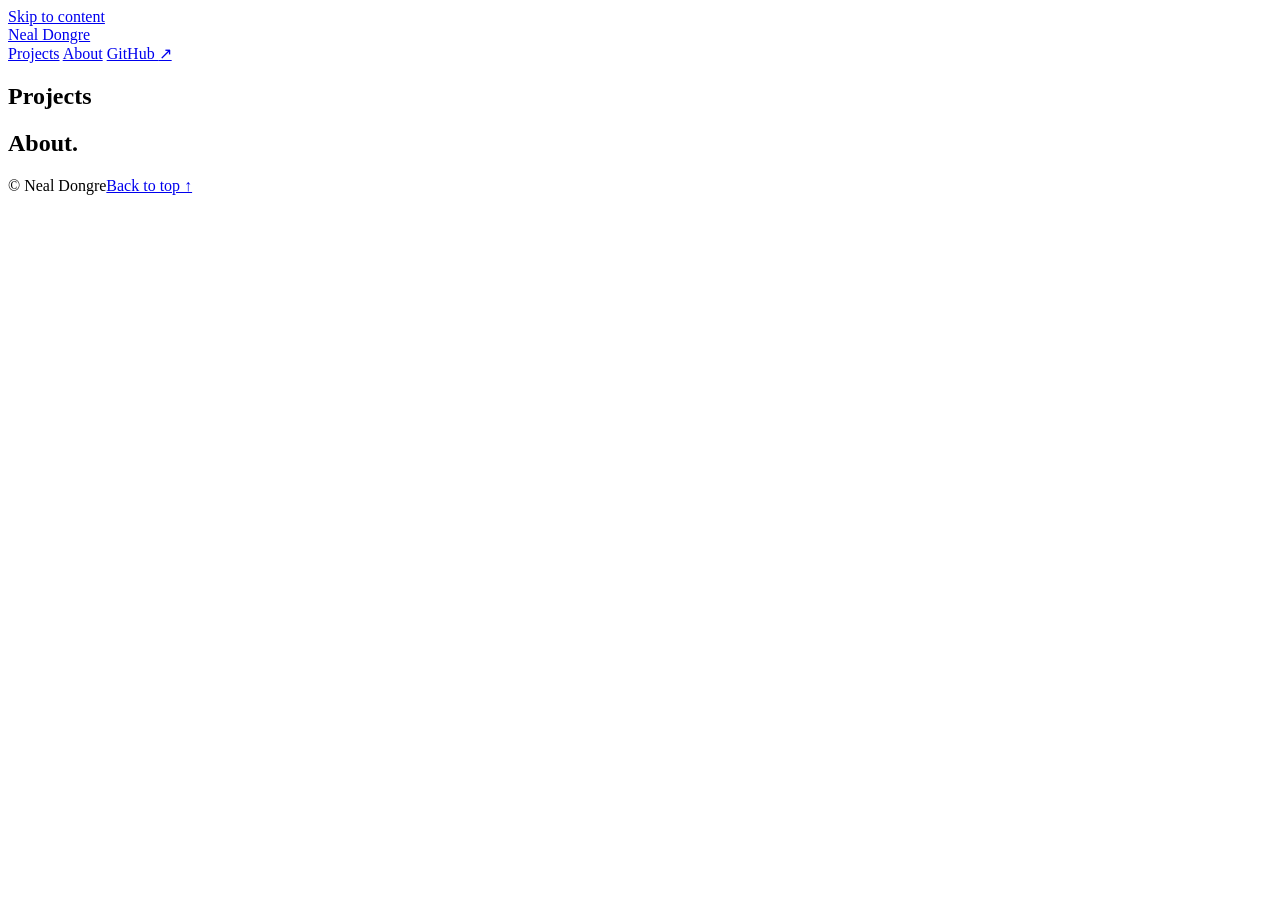
==== index.html @ 57b910de "Add approved portfolio homepage" ====
<!doctype html>
<html lang="en">
<head>
  <meta charset="utf-8">
  <meta name="viewport" content="width=device-width, initial-scale=1">
  <meta name="theme-color" content="#f8f8f6">
  <meta name="description" content="Selected technology and software projects by Neal Dongre, at the intersection of law, operations, and technology.">
  <title>Neal Dongre — Projects</title>
  <link rel="stylesheet" href="styles.css">
  <script src="content.js" defer></script>
  <script src="site.js" defer></script>
</head>
<body id="top">
  <a class="skip" href="#main">Skip to content</a>
  <div class="page">
    <header class="site-header">
      <a class="wordmark" href="#top" id="wordmark">Neal Dongre</a>
      <nav class="navigation" aria-label="Main navigation">
        <a href="#projects">Projects</a>
        <a href="#about">About</a>
        <a id="nav-github" href="https://github.com/nealdongre-code" target="_blank" rel="noopener noreferrer">GitHub <span aria-hidden="true">↗</span></a>
      </nav>
    </header>

    <main id="main">
      <section class="projects section" id="projects" aria-labelledby="projects-heading">
        <h2 id="projects-heading">Projects</h2>
        <div id="project-list" class="project-list"></div>
        <p class="empty-state" id="empty-state" hidden>New projects are coming soon. In the meantime, explore my work on <a href="https://github.com/nealdongre-code">GitHub</a>.</p>
      </section>

      <section class="about section" id="about" aria-labelledby="about-heading">
        <div class="about-grid"><h2 id="about-heading">About<span class="heading-period">.</span></h2><div class="about-content"><p id="about-text"></p><div class="about-links" id="about-links"></div></div></div>
      </section>
    </main>
    <footer class="footer"><span id="footer-name">© Neal Dongre</span><a href="#top">Back to top ↑</a></footer>
  </div>
</body>
</html>
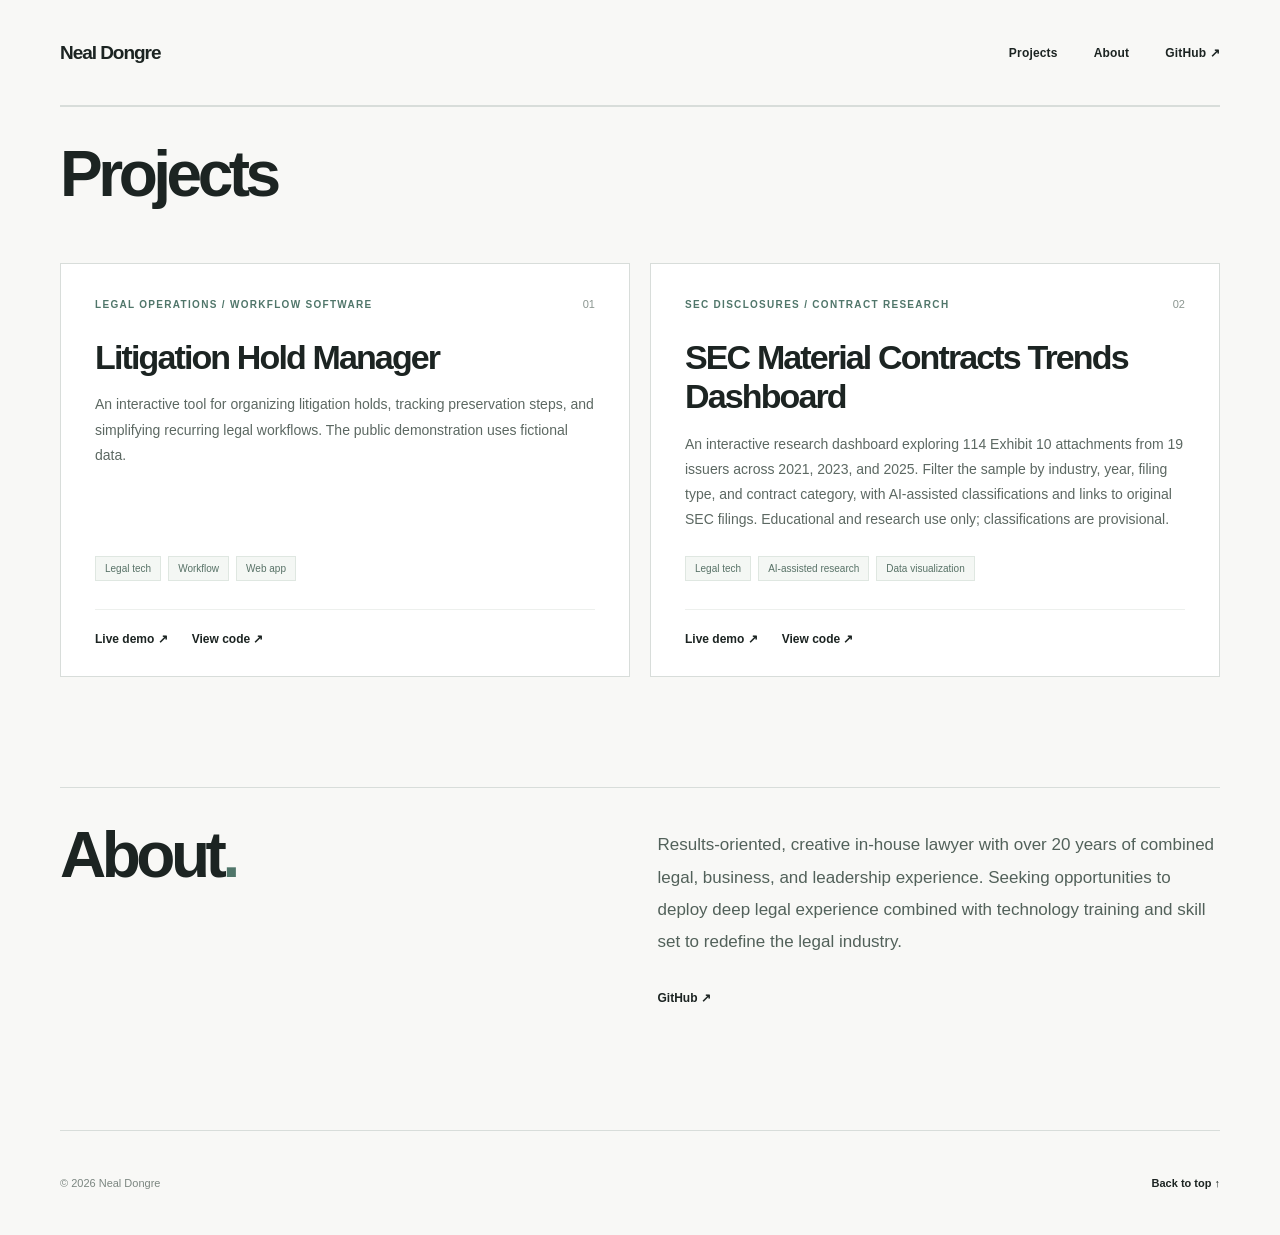
==== commit db96a812: "Refresh portfolio content asset for SEC project launch" ====
--- a/index.html
+++ b/index.html
@@ -7,7 +7,7 @@
   <meta name="description" content="Selected technology and software projects by Neal Dongre, at the intersection of law, operations, and technology.">
   <title>Neal Dongre — Projects</title>
   <link rel="stylesheet" href="styles.css">
-  <script src="content.js" defer></script>
+  <script src="content.js?v=20261105-sec" defer></script>
   <script src="site.js" defer></script>
 </head>
 <body id="top">
--- a/styles.css
+++ b/styles.css
@@ -0,0 +1 @@
+:root{--bg:#f8f8f6;--ink:#1c2422;--muted:#67716d;--line:#d8ddda;--accent:#50766a;--soft:#e8eee9;--max:1160px}*{box-sizing:border-box}html{scroll-behavior:smooth}body{margin:0;background:var(--bg);color:var(--ink);font-family:Inter,-apple-system,BlinkMacSystemFont,"Segoe UI",Arial,sans-serif;-webkit-font-smoothing:antialiased}a{color:inherit;text-decoration:none}a:focus-visible{outline:3px solid var(--accent);outline-offset:5px}button{font:inherit}.skip{position:absolute;left:12px;top:-50px;padding:10px;background:var(--ink);color:#fff;z-index:10}.skip:focus{top:12px}.page{width:min(var(--max),calc(100% - 104px));margin:auto}.site-header{height:106px;display:flex;align-items:center;justify-content:space-between;border-bottom:1px solid var(--line)}.wordmark{font-size:19px;font-weight:760;letter-spacing:-.055em}.mark-dot,.heading-period{color:var(--accent)}.navigation{display:flex;gap:36px;align-items:center;font-size:12px;font-weight:620;letter-spacing:.015em}.navigation a:hover,.secondary-link:hover,.about-links a:hover,.footer a:hover{color:var(--accent)}.hero{display:grid;grid-template-columns:1.4fr .6fr;gap:44px;padding:105px 0 110px;min-height:590px;align-items:center}.eyebrow,.section-kicker,.art-label,.art-index{font-size:10px;font-weight:760;letter-spacing:.19em}.eyebrow{color:var(--accent);margin:0 0 28px}.hero h1{font-weight:690;letter-spacing:-.074em;font-size:clamp(58px,6.65vw,91px);line-height:1.06;margin:0 0 32px;max-width:850px}.hero h1 em{font-weight:420;font-style:normal;color:var(--accent)}.hero-description{font-size:16px;line-height:1.82;color:#5d6964;max-width:550px;margin:0 0 32px}.hero-actions{display:flex;align-items:center;gap:25px}.primary-link{display:inline-flex;align-items:center;gap:34px;background:var(--ink);color:#fff;padding:15px 19px;font-size:12px;font-weight:650;transition:background .2s,transform .2s}.primary-link:hover{background:var(--accent);transform:translateY(-2px)}.secondary-link{font-size:12px;font-weight:700}.hero-art{display:flex;justify-content:end}.art-frame{position:relative;width:min(100%,305px);aspect-ratio:.85;background:#e8ede8;border:1px solid #d7e0d9;overflow:hidden}.art-label{position:absolute;top:24px;left:23px;color:#648174;z-index:2;font-size:8px}.art-circle{position:absolute;width:82%;aspect-ratio:1;border:1px solid #9cb4a4;border-radius:50%;top:20%;left:28%}.art-circle:before,.art-circle:after{content:"";position:absolute;inset:16%;border:1px solid #a8bcae;border-radius:50%}.art-circle:after{inset:32%}.art-square{position:absolute;transform:rotate(-17deg);width:53%;aspect-ratio:1;top:33%;left:12%;background:#6d907e;opacity:.9;mix-blend-mode:multiply}.art-index{position:absolute;right:20px;bottom:21px;color:#668072;font-size:9px}.section{border-top:1px solid var(--line);padding:32px 0 110px}.section-top{display:flex;justify-content:space-between;align-items:baseline;margin-bottom:40px}.section-kicker{margin:0;color:var(--accent)}.section-note{color:var(--muted);font-size:12px}.section h2{font-size:clamp(45px,5vw,68px);font-weight:650;letter-spacing:-.07em;line-height:1.1;margin:0 0 54px}.project-list{display:grid;grid-template-columns:repeat(2,minmax(0,1fr));gap:20px}.project-card{border:1px solid var(--line);background:#fff;display:flex;flex-direction:column;min-height:315px;padding:34px 34px 30px;transition:border-color .2s,transform .2s}.project-card:hover{border-color:#92afa0;transform:translateY(-3px)}.project-card:first-child:last-child{grid-column:span 2;max-width:735px}.project-top{display:flex;justify-content:space-between;align-items:center;margin-bottom:28px}.project-category{font-size:10px;letter-spacing:.13em;font-weight:750;text-transform:uppercase;color:var(--accent)}.project-index{font-size:11px;color:#8b9690}.project-title{font-size:clamp(24px,2.7vw,34px);line-height:1.15;letter-spacing:-.055em;font-weight:650;margin:0 0 15px}.project-description{font-size:14px;color:#5c6862;line-height:1.8;margin:0 0 24px;max-width:565px}.tags{display:flex;gap:7px;flex-wrap:wrap;margin-top:auto}.tag{border:1px solid #dfe7e1;background:#f4f7f4;font-size:10px;color:#587267;padding:6px 9px}.project-links{display:flex;gap:24px;align-items:center;border-top:1px solid #edf0ed;margin-top:28px;padding-top:22px}.project-links a{font-size:12px;font-weight:750}.project-links a:hover{color:var(--accent)}.about{padding-bottom:125px}.about-grid{display:grid;grid-template-columns:1fr 1fr;gap:35px}.about-content{padding-top:9px}.about-content p{font-size:17px;line-height:1.9;color:#52615a;margin:0 0 32px}.about-links{display:flex;gap:28px;flex-wrap:wrap}.about-links a{font-size:12px;font-weight:750}.footer{border-top:1px solid var(--line);min-height:105px;display:flex;align-items:center;justify-content:space-between;gap:20px;color:#7b8680;font-size:11px}.footer a{color:var(--ink);font-weight:650}.empty-state{line-height:1.7;color:var(--muted)}.empty-state a{text-decoration:underline}@media(max-width:850px){.page{width:min(100% - 48px,var(--max))}.hero{grid-template-columns:1fr;min-height:0;padding:85px 0 80px}.hero-art{display:none}.hero h1{font-size:clamp(50px,9vw,76px)}.project-list{grid-template-columns:1fr}.project-card:first-child:last-child{grid-column:auto;max-width:none}.about-grid{grid-template-columns:1fr;gap:0}.about-grid h2{margin-bottom:22px}}@media(max-width:560px){.page{width:calc(100% - 36px)}.site-header{height:78px}.navigation{gap:17px;font-size:11px}.wordmark{font-size:17px}.hero{padding:70px 0 75px}.hero h1{font-size:clamp(43px,11vw,63px);letter-spacing:-.065em}.hero-description{font-size:15px}.section{padding-bottom:78px}.section-top{margin-bottom:30px}.section h2{margin-bottom:35px}.project-card{min-height:315px;padding:26px}.footer{padding:28px 0;min-height:0;flex-wrap:wrap}.footer span:nth-child(2){display:none}}@media(prefers-reduced-motion:reduce){html{scroll-behavior:auto}.project-card,.primary-link{transition:none}}
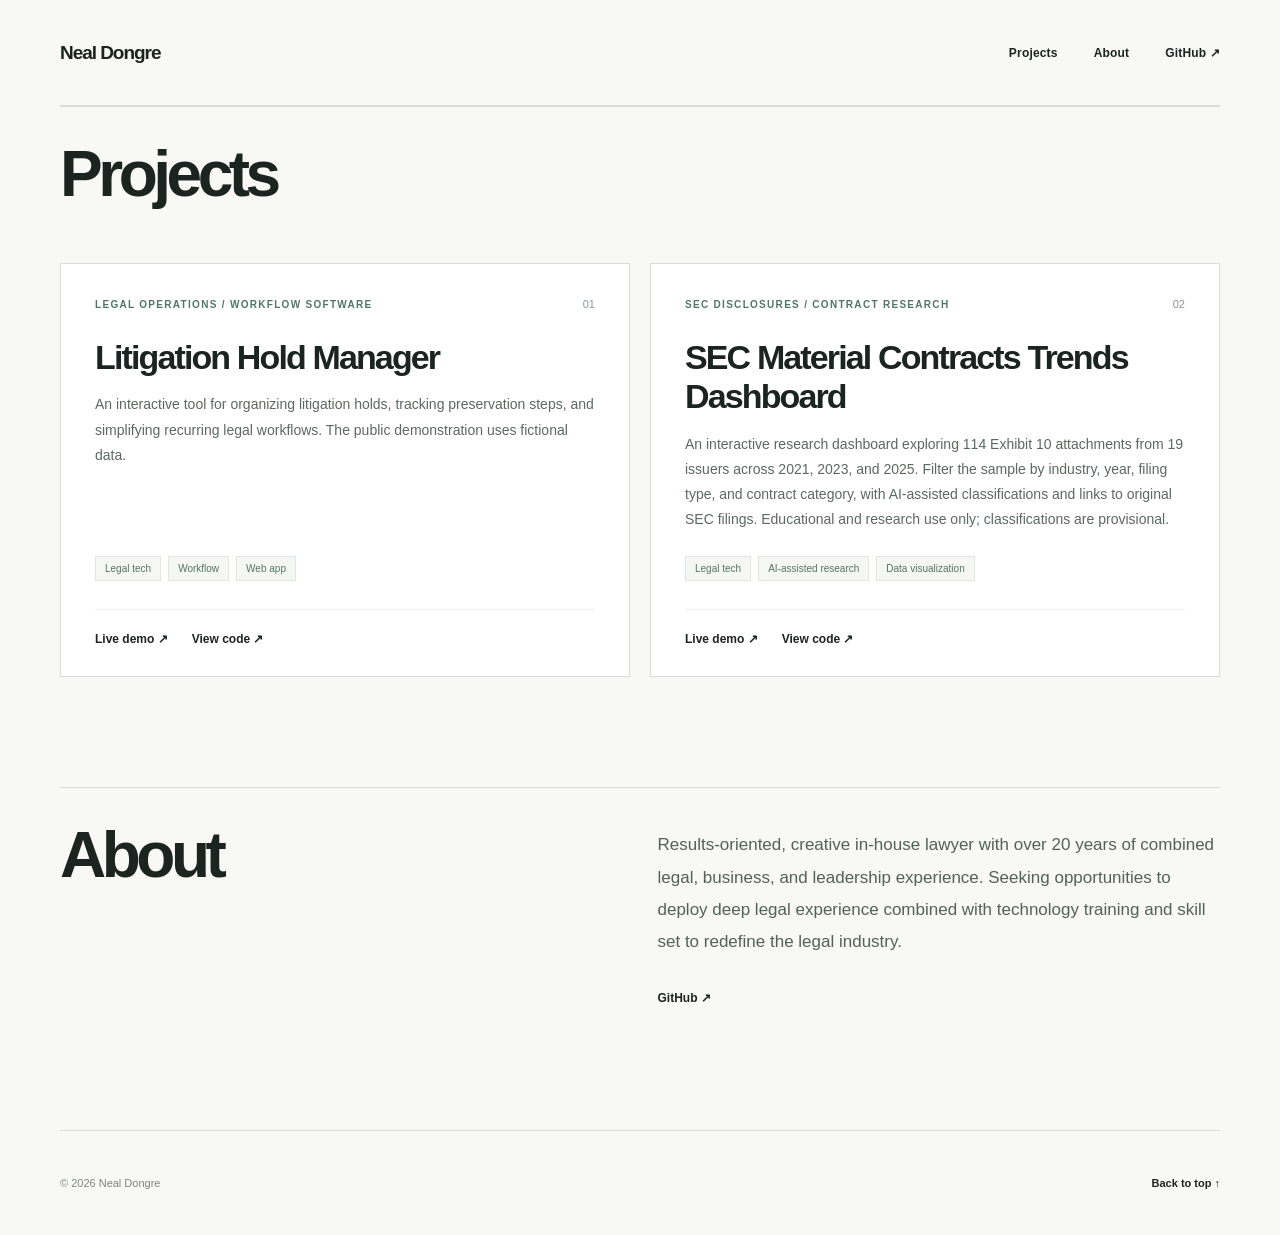
==== commit f4d29c65: "Remove decorative period from About heading" ====
--- a/index.html
+++ b/index.html
@@ -30,7 +30,7 @@
       </section>
 
       <section class="about section" id="about" aria-labelledby="about-heading">
-        <div class="about-grid"><h2 id="about-heading">About<span class="heading-period">.</span></h2><div class="about-content"><p id="about-text"></p><div class="about-links" id="about-links"></div></div></div>
+        <div class="about-grid"><h2 id="about-heading">About</h2><div class="about-content"><p id="about-text"></p><div class="about-links" id="about-links"></div></div></div>
       </section>
     </main>
     <footer class="footer"><span id="footer-name">© Neal Dongre</span><a href="#top">Back to top ↑</a></footer>
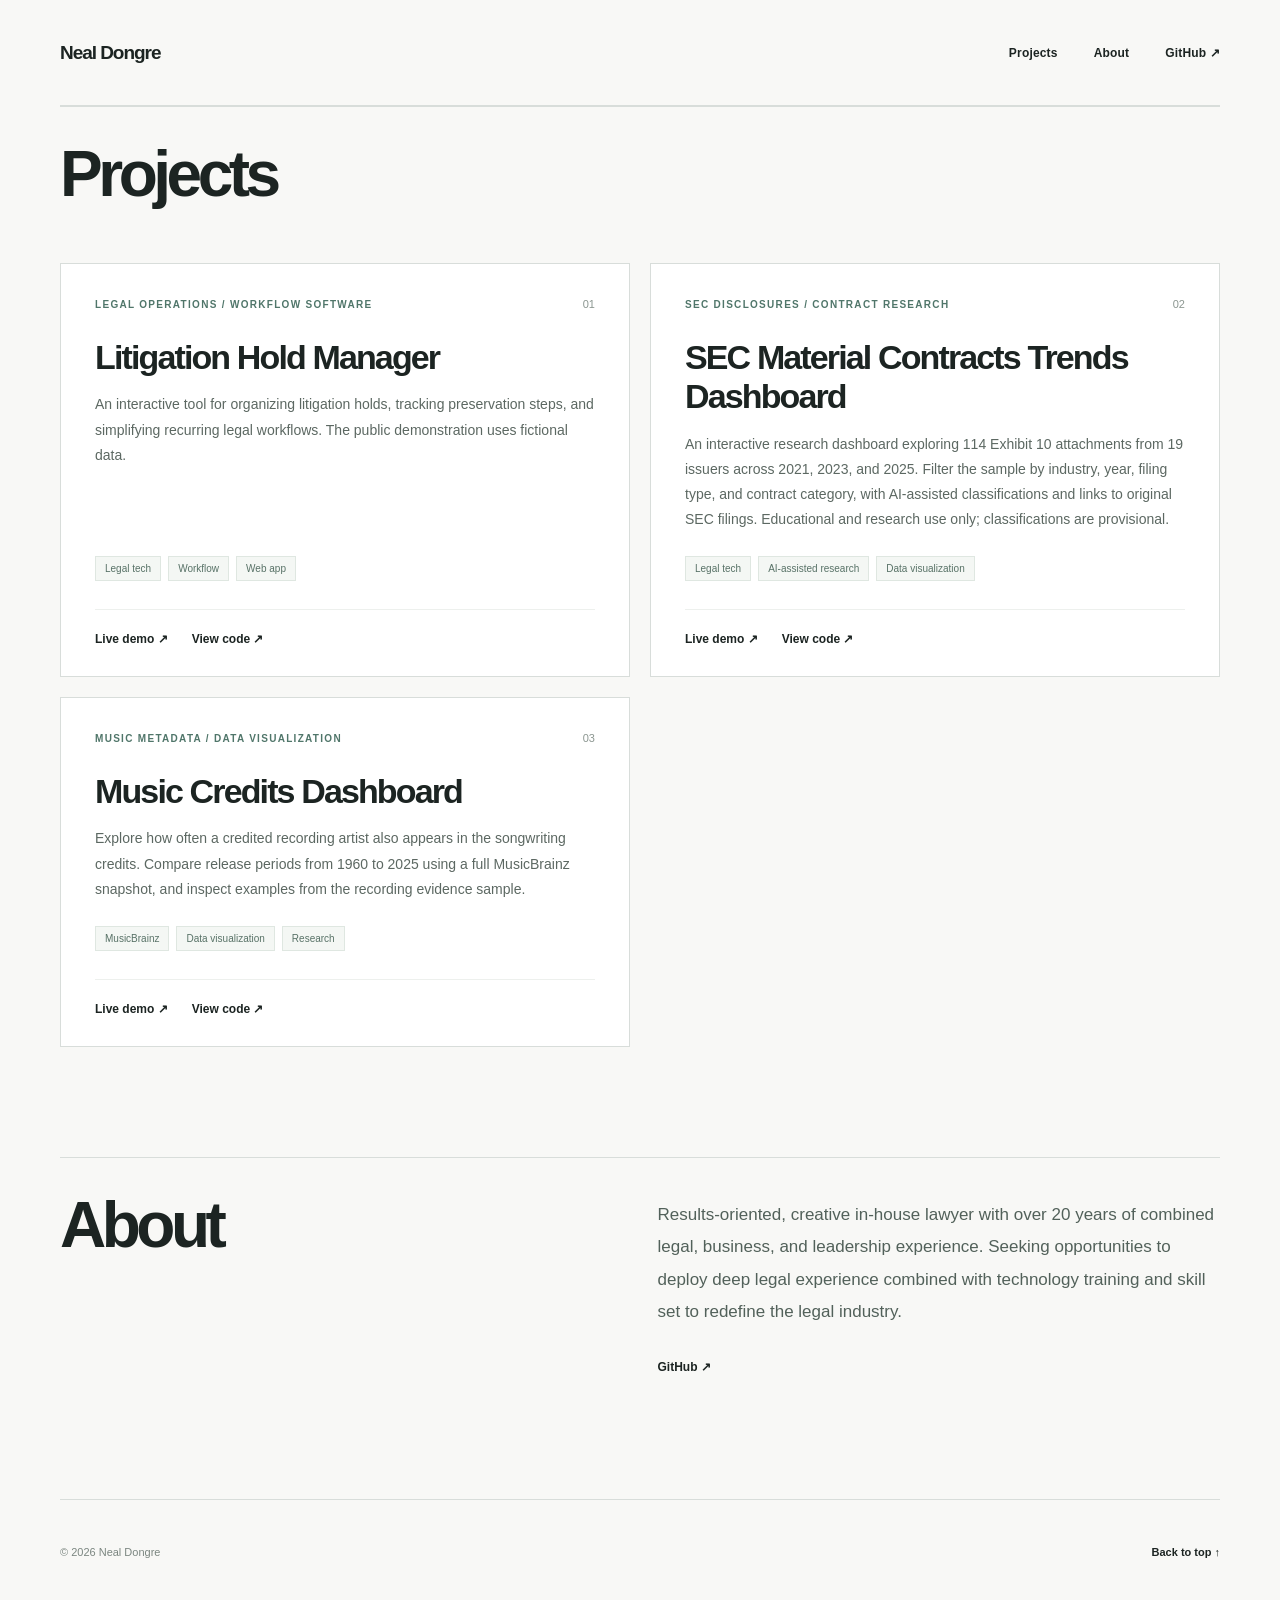
==== commit da7a2950: "Prepare Music Credits portfolio listing" ====
--- a/index.html
+++ b/index.html
@@ -7,7 +7,7 @@
   <meta name="description" content="Selected technology and software projects by Neal Dongre, at the intersection of law, operations, and technology.">
   <title>Neal Dongre — Projects</title>
   <link rel="stylesheet" href="styles.css">
-  <script src="content.js?v=20261105-sec" defer></script>
+  <script src="content.js?v=20261110-music" defer></script>
   <script src="site.js" defer></script>
 </head>
 <body id="top">
